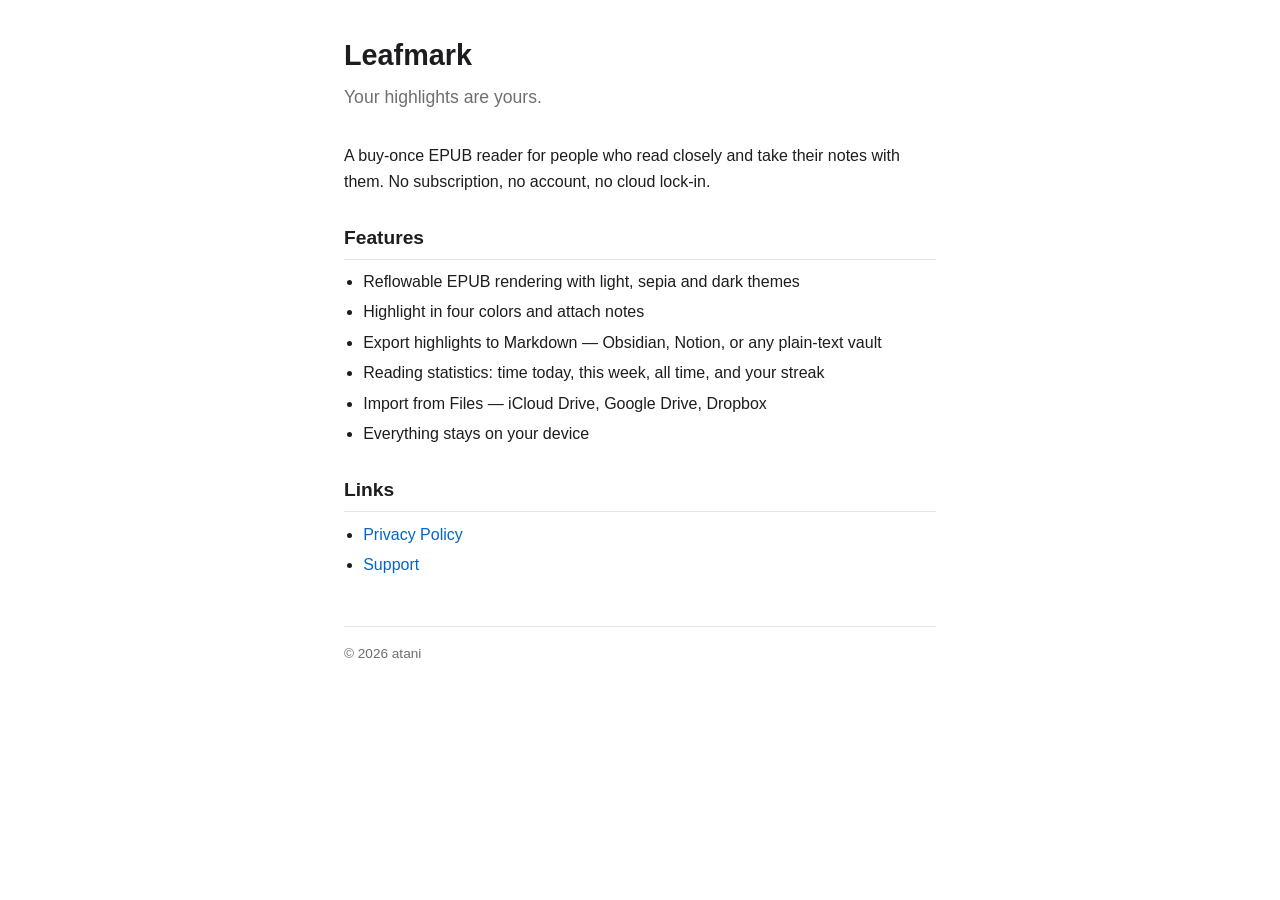
==== index.html @ 05604157 "Leafmark app site: privacy policy, support, landing page" ====
<!DOCTYPE html>
<html lang="en">
<head>
<meta charset="utf-8">
<meta name="viewport" content="width=device-width, initial-scale=1">
<title>Leafmark — EPUB Reader</title>
<style>
  * { margin: 0; padding: 0; box-sizing: border-box; }
  body { font-family: -apple-system, BlinkMacSystemFont, "Segoe UI", Roboto, sans-serif; color: #1d1d1f; line-height: 1.6; max-width: 640px; margin: 0 auto; padding: 2rem 1.5rem; }
  h1 { font-size: 1.8rem; margin-bottom: .3rem; }
  .tagline { color: #6e6e73; font-size: 1.1rem; margin-bottom: 2rem; }
  h2 { font-size: 1.2rem; margin: 1.8rem 0 .6rem; border-bottom: 1px solid #e5e5e5; padding-bottom: .3rem; }
  ul { padding-left: 1.2rem; margin-bottom: 1rem; }
  li { margin-bottom: .3rem; }
  a { color: #0066cc; text-decoration: none; }
  a:hover { text-decoration: underline; }
  footer { margin-top: 3rem; padding-top: 1rem; border-top: 1px solid #e5e5e5; color: #6e6e73; font-size: .85rem; }
</style>
</head>
<body>
<h1>Leafmark</h1>
<p class="tagline">Your highlights are yours.</p>

<p>A buy-once EPUB reader for people who read closely and take their notes with them. No subscription, no account, no cloud lock-in.</p>

<h2>Features</h2>
<ul>
  <li>Reflowable EPUB rendering with light, sepia and dark themes</li>
  <li>Highlight in four colors and attach notes</li>
  <li>Export highlights to Markdown — Obsidian, Notion, or any plain-text vault</li>
  <li>Reading statistics: time today, this week, all time, and your streak</li>
  <li>Import from Files — iCloud Drive, Google Drive, Dropbox</li>
  <li>Everything stays on your device</li>
</ul>

<h2>Links</h2>
<ul>
  <li><a href="privacy.html">Privacy Policy</a></li>
  <li><a href="support.html">Support</a></li>
</ul>

<footer>&copy; 2026 atani</footer>
</body>
</html>
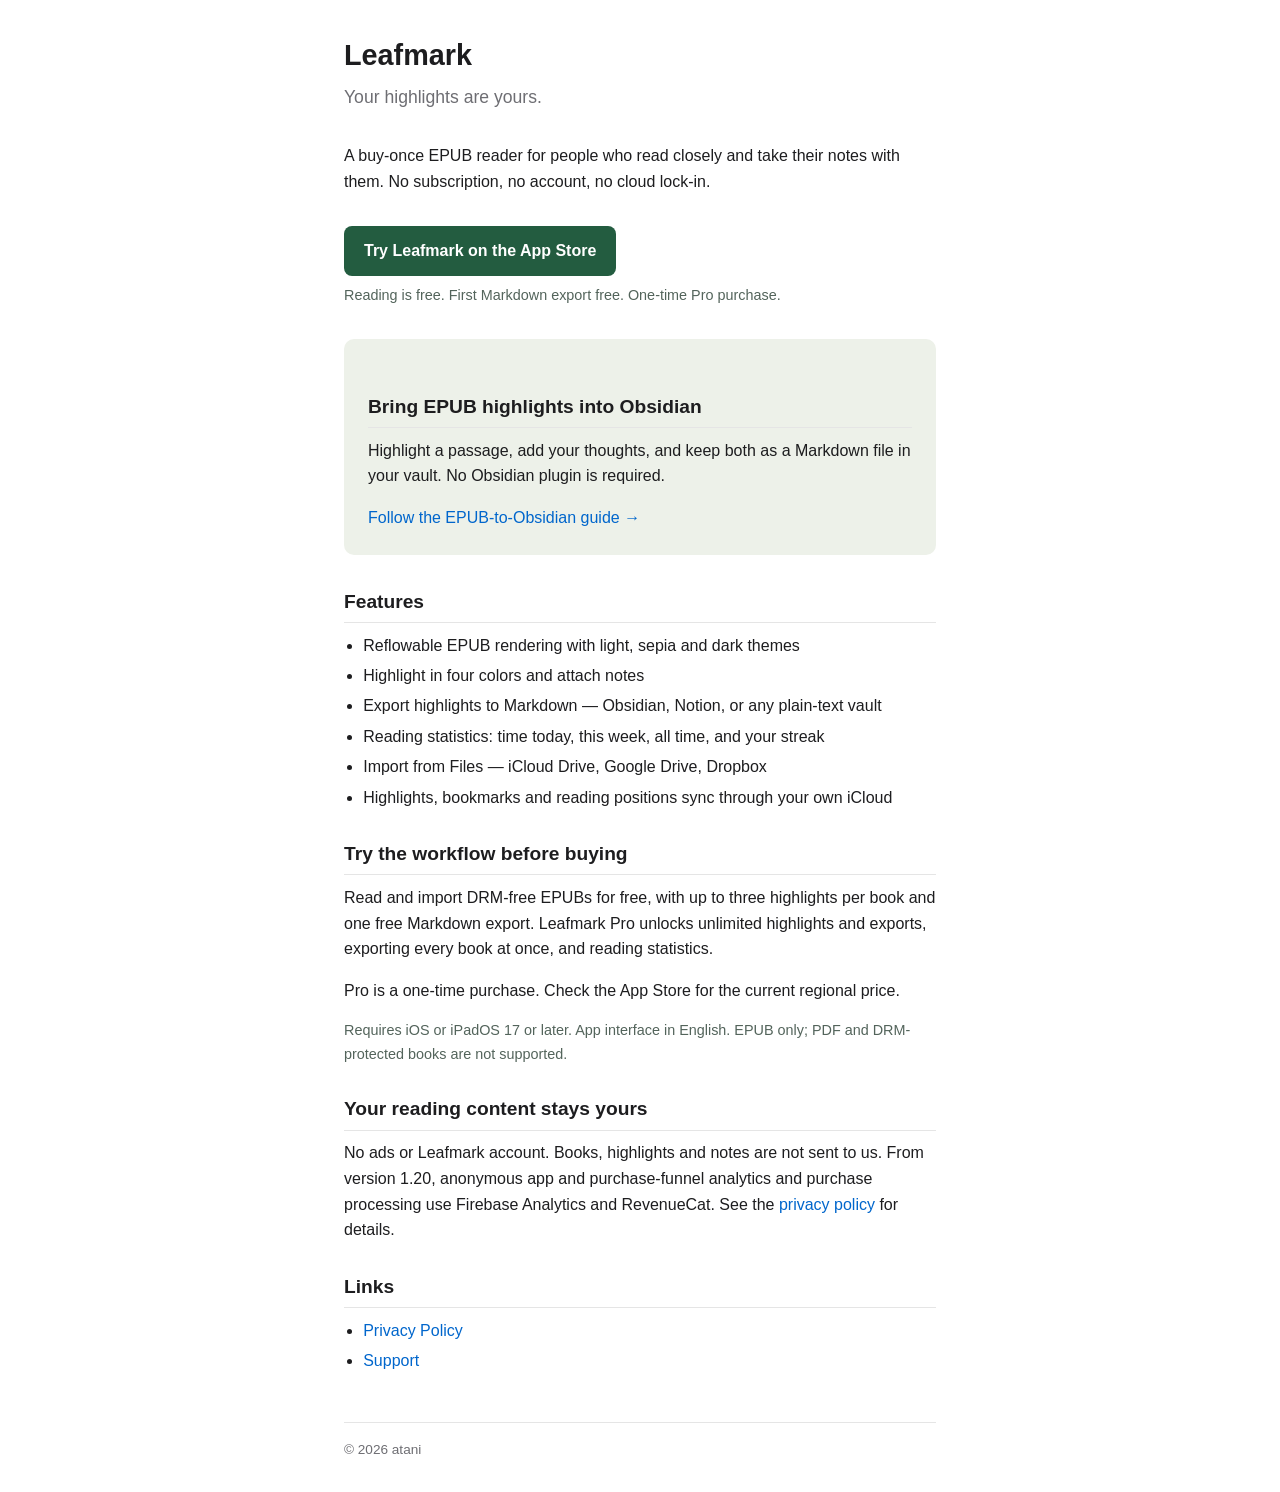
==== commit 3bfcd9c5: "Add EPUB-to-Obsidian guide and App Store acquisition links" ====
--- a/index.html
+++ b/index.html
@@ -3,7 +3,14 @@
 <head>
 <meta charset="utf-8">
 <meta name="viewport" content="width=device-width, initial-scale=1">
-<title>Leafmark — EPUB Reader</title>
+<title>Leafmark — EPUB Reader with Markdown Highlight Export</title>
+<meta name="description" content="Read EPUBs on iPhone and iPad, highlight passages, and export reading notes to Markdown for Obsidian. Reading and your first export are free.">
+<link rel="canonical" href="https://atani.github.io/leafmark-app/">
+<meta name="apple-itunes-app" content="app-id=6781045740">
+<meta property="og:type" content="website">
+<meta property="og:title" content="Leafmark — Your highlights are yours">
+<meta property="og:description" content="Keep EPUB highlights as Markdown. Read for free and try your first export free on iPhone and iPad.">
+<meta property="og:url" content="https://atani.github.io/leafmark-app/">
 <style>
   * { margin: 0; padding: 0; box-sizing: border-box; }
   body { font-family: -apple-system, BlinkMacSystemFont, "Segoe UI", Roboto, sans-serif; color: #1d1d1f; line-height: 1.6; max-width: 640px; margin: 0 auto; padding: 2rem 1.5rem; }
@@ -14,14 +21,28 @@
   li { margin-bottom: .3rem; }
   a { color: #0066cc; text-decoration: none; }
   a:hover { text-decoration: underline; }
+  a:focus-visible { outline: 3px solid #235c40; outline-offset: 4px; }
+  .button { display: inline-block; background: #235c40; color: white; border-radius: 8px; padding: 12px 20px; margin: 1rem 0 .5rem; font-weight: 600; }
+  .fine { color: #53645b; font-size: .9rem; }
+  .guide { background: #edf1e9; padding: 1.5rem; border-radius: 10px; margin: 2rem 0; }
+  p { margin-bottom: 1rem; }
   footer { margin-top: 3rem; padding-top: 1rem; border-top: 1px solid #e5e5e5; color: #6e6e73; font-size: .85rem; }
 </style>
 </head>
 <body>
+<main>
 <h1>Leafmark</h1>
 <p class="tagline">Your highlights are yours.</p>
 
 <p>A buy-once EPUB reader for people who read closely and take their notes with them. No subscription, no account, no cloud lock-in.</p>
+<a class="button" href="https://apps.apple.com/app/apple-store/id6781045740?pt=129044417&amp;ct=lf-web-home&amp;mt=8">Try Leafmark on the App Store</a>
+<p class="fine">Reading is free. First Markdown export free. One-time Pro purchase.</p>
+
+<section class="guide">
+<h2>Bring EPUB highlights into Obsidian</h2>
+<p>Highlight a passage, add your thoughts, and keep both as a Markdown file in your vault. No Obsidian plugin is required.</p>
+<a href="epub-highlights-to-obsidian/">Follow the EPUB-to-Obsidian guide →</a>
+</section>
 
 <h2>Features</h2>
 <ul>
@@ -30,14 +51,23 @@
   <li>Export highlights to Markdown — Obsidian, Notion, or any plain-text vault</li>
   <li>Reading statistics: time today, this week, all time, and your streak</li>
   <li>Import from Files — iCloud Drive, Google Drive, Dropbox</li>
-  <li>Everything stays on your device</li>
+  <li>Highlights, bookmarks and reading positions sync through your own iCloud</li>
 </ul>
+
+<h2>Try the workflow before buying</h2>
+<p>Read and import DRM-free EPUBs for free, with up to three highlights per book and one free Markdown export. Leafmark Pro unlocks unlimited highlights and exports, exporting every book at once, and reading statistics.</p>
+<p>Pro is a one-time purchase. Check the App Store for the current regional price.</p>
+<p class="fine">Requires iOS or iPadOS 17 or later. App interface in English. EPUB only; PDF and DRM-protected books are not supported.</p>
+
+<h2>Your reading content stays yours</h2>
+<p>No ads or Leafmark account. Books, highlights and notes are not sent to us. From version 1.20, anonymous app and purchase-funnel analytics and purchase processing use Firebase Analytics and RevenueCat. See the <a href="privacy.html">privacy policy</a> for details.</p>
 
 <h2>Links</h2>
 <ul>
   <li><a href="privacy.html">Privacy Policy</a></li>
   <li><a href="support.html">Support</a></li>
 </ul>
+</main>
 
 <footer>&copy; 2026 atani</footer>
 </body>
